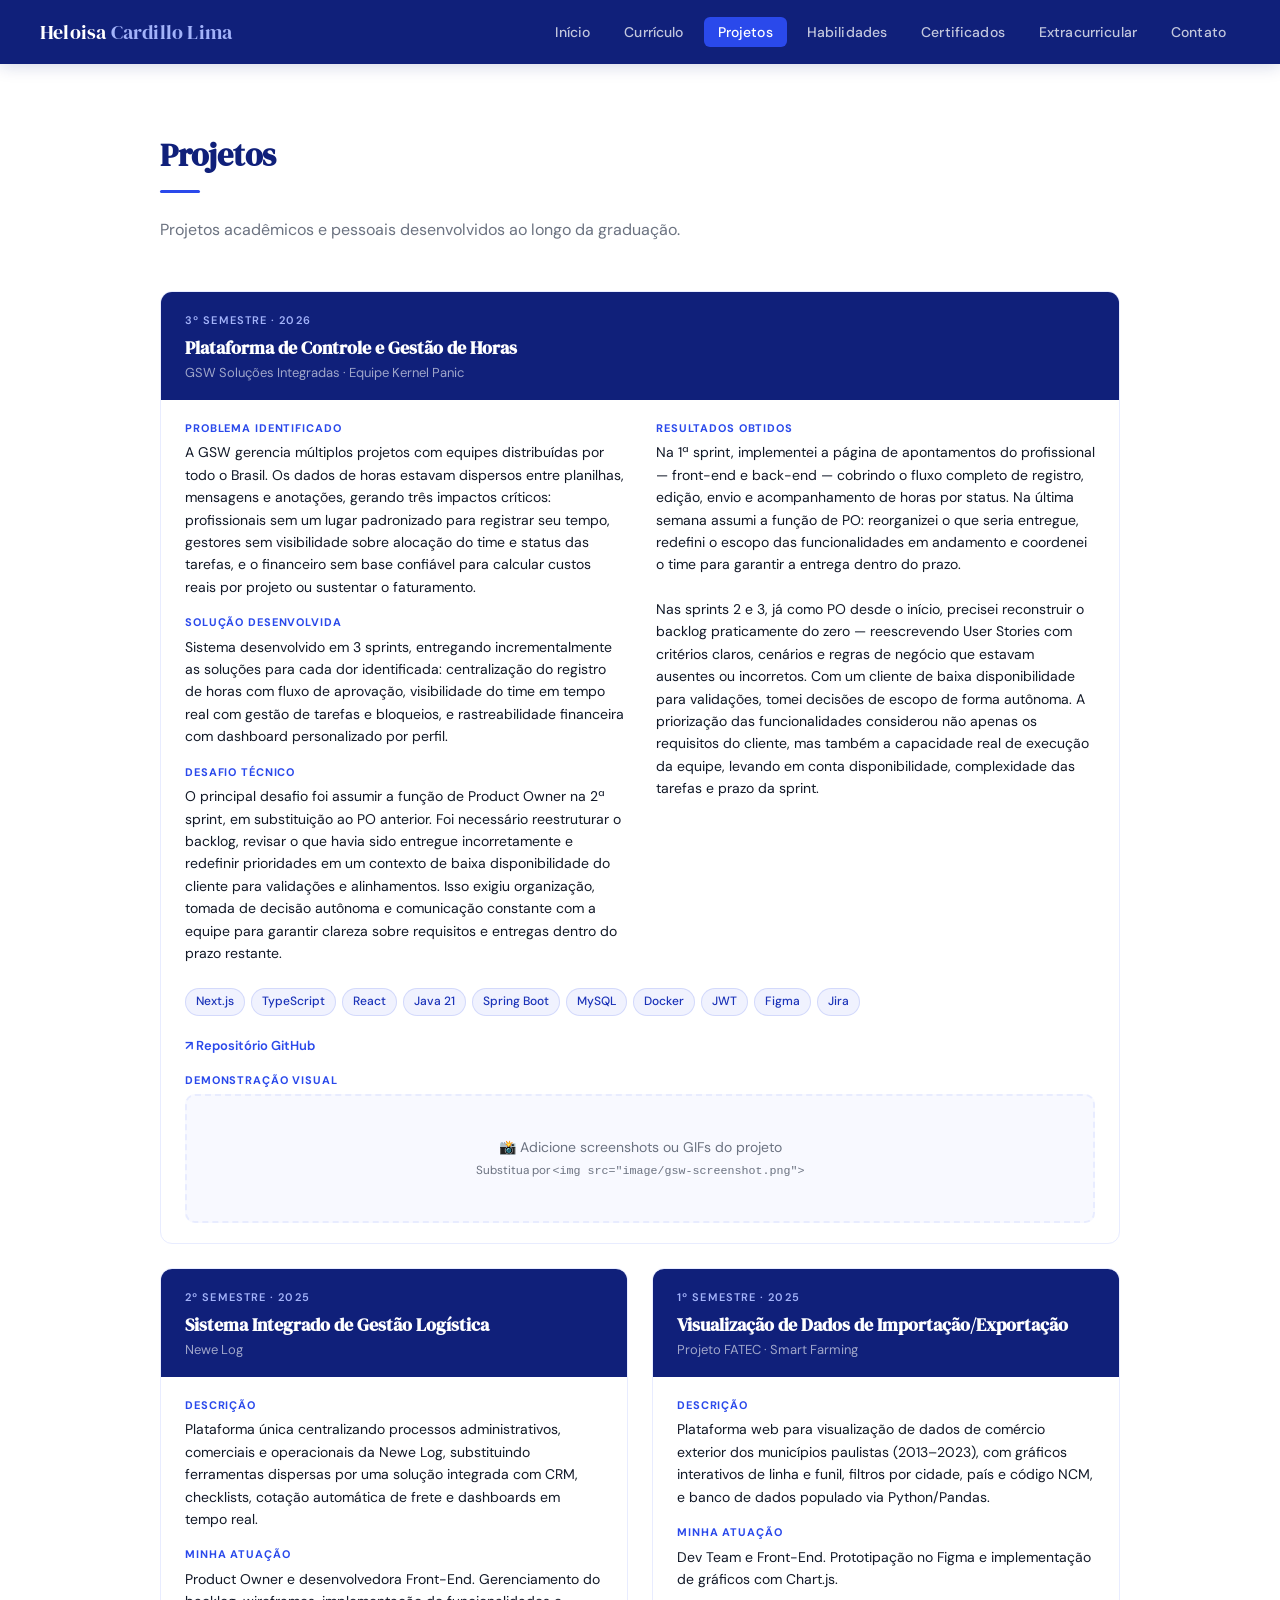
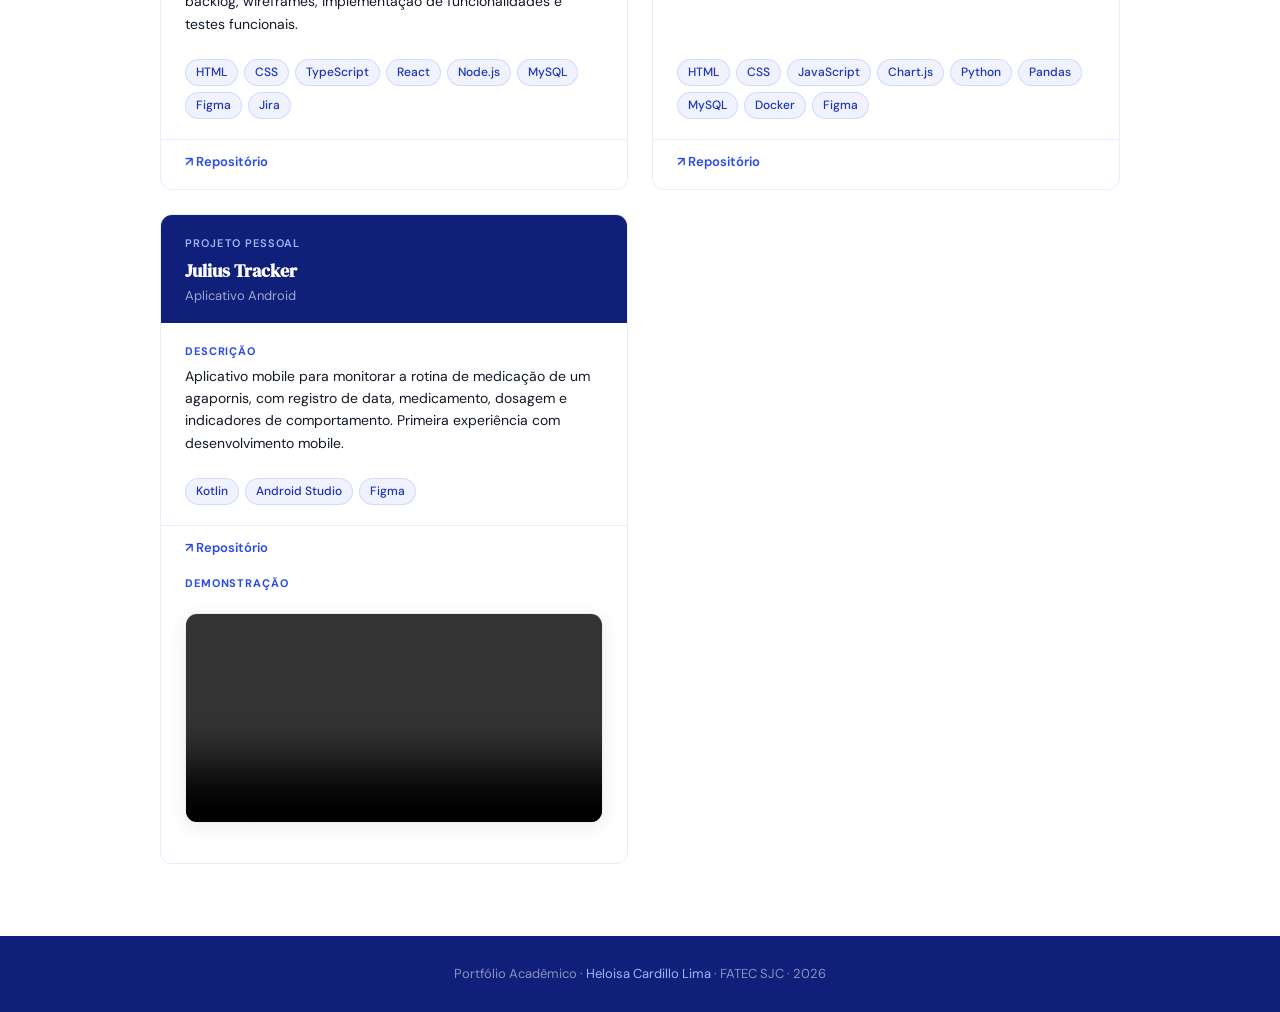
==== projetos.html @ 049303c7 "feat: portfólio acadêmico" ====
<!DOCTYPE html>
<html lang="pt-br">

<head>
    <meta charset="UTF-8">
    <meta name="viewport" content="width=device-width, initial-scale=1.0">
    <title>Projetos – Heloisa Cardillo</title>
    <meta name="description" content="Projetos – Heloisa Cardillo Lima">
    <link rel="icon" href="image/ideia.gif" type="image/gif">
    <link rel="stylesheet" href="style.css">
</head>

<body>

    <div id="navbar"></div>

    <div class="page-wrapper">

        <section id="projetos">
            <div class="container">
                <div class="section-header">
                    <h2 class="section-title">Projetos</h2>
                    <div class="divider"></div>
                    <p class="section-subtitle">Projetos acadêmicos e pessoais desenvolvidos ao longo da graduação.</p>
                </div>

                <div class="projects-grid">

                    <!-- GSW — DESTAQUE -->
                    <div class="project-card featured">
                        <div class="project-card-header">
                            <p class="project-semester">3º Semestre · 2026</p>
                            <h3>Plataforma de Controle e Gestão de Horas</h3>
                            <p class="project-client">GSW Soluções Integradas · Equipe Kernel Panic</p>
                        </div>
                        <div class="project-card-body">

                            <div class="project-field" style="grid-column: 1; grid-row: 1;">
                                <p class="project-field-label">Problema Identificado</p>
                                A GSW gerencia múltiplos projetos com equipes distribuídas por todo o Brasil. Os dados
                                de horas estavam dispersos entre planilhas, mensagens e anotações, gerando três impactos
                                críticos: profissionais sem um lugar padronizado para registrar seu tempo, gestores sem
                                visibilidade sobre alocação do time e status das tarefas, e o financeiro sem base
                                confiável para calcular custos reais por projeto ou sustentar o faturamento.
                            </div>

                            <div class="project-field" style="grid-column: 1; grid-row: 2;">
                                <p class="project-field-label">Solução Desenvolvida</p>
                                Sistema desenvolvido em 3 sprints, entregando incrementalmente as soluções para cada dor
                                identificada: centralização do registro de horas com fluxo de aprovação, visibilidade do
                                time em tempo real com gestão de tarefas e bloqueios, e rastreabilidade financeira com
                                dashboard personalizado por perfil.
                            </div>

                            <div class="project-field" style="grid-column: 1; grid-row: 3;">
                                <p class="project-field-label">Desafio Técnico</p>
                                O principal desafio foi assumir a função de Product Owner na 2ª sprint, em substituição
                                ao PO anterior. Foi necessário reestruturar o backlog, revisar o que havia sido entregue
                                incorretamente e redefinir prioridades em um contexto de baixa disponibilidade do
                                cliente para validações e alinhamentos. Isso exigiu organização, tomada de decisão
                                autônoma e comunicação constante com a equipe para garantir clareza sobre requisitos e
                                entregas dentro do prazo restante.
                            </div>

                            <div class="project-field" style="grid-column: 2; grid-row: 1 / 4;">
                                <p class="project-field-label">Resultados Obtidos</p>
                                Na 1ª sprint, implementei a página de apontamentos do profissional — front-end e
                                back-end — cobrindo o fluxo completo de registro, edição, envio e acompanhamento de
                                horas por status. Na última semana assumi a função de PO: reorganizei o que seria
                                entregue, redefini o escopo das funcionalidades em andamento e coordenei o time para
                                garantir a entrega dentro do prazo.
                                <br><br>
                                Nas sprints 2 e 3, já como PO desde o início, precisei reconstruir o backlog
                                praticamente do zero — reescrevendo User Stories com critérios claros, cenários e regras
                                de negócio que estavam ausentes ou incorretos. Com um cliente de baixa disponibilidade
                                para validações, tomei decisões de escopo de forma autônoma. A priorização das
                                funcionalidades considerou não apenas os requisitos do cliente, mas também a capacidade
                                real de execução da equipe, levando em conta disponibilidade, complexidade das tarefas e
                                prazo da sprint.
                            </div>

                            <div class="project-tags" style="grid-column: 1 / -1;">
                                <span class="tag">Next.js</span>
                                <span class="tag">TypeScript</span>
                                <span class="tag">React</span>
                                <span class="tag">Java 21</span>
                                <span class="tag">Spring Boot</span>
                                <span class="tag">MySQL</span>
                                <span class="tag">Docker</span>
                                <span class="tag">JWT</span>
                                <span class="tag">Figma</span>
                                <span class="tag">Jira</span>
                            </div>

                            <div style="grid-column: 1 / -1; padding-top: 4px;">
                                <a href="https://github.com/Kernel-Panic-FatecSjc/KernelPanic-3DSM-API" target="_blank"
                                    class="project-link">↗ Repositório GitHub</a>
                            </div>

                            <div style="grid-column: 1 / -1;">
                                <p class="project-field-label">Demonstração Visual</p>
                                <div
                                    style="background: var(--bg); border: 2px dashed var(--border); border-radius: 10px; padding: 40px; text-align: center; color: var(--muted); font-size: 14px;">
                                    📸 Adicione screenshots ou GIFs do projeto<br>
                                    <small>Substitua por <code>&lt;img src="image/gsw-screenshot.png"&gt;</code></small>
                                </div>
                            </div>

                        </div>
                    </div>

                    <!-- NEWE LOG -->
                    <div class="project-card">
                        <div class="project-card-header">
                            <p class="project-semester">2º Semestre · 2025</p>
                            <h3>Sistema Integrado de Gestão Logística</h3>
                            <p class="project-client">Newe Log</p>
                        </div>
                        <div class="project-card-body">
                            <div class="project-field">
                                <p class="project-field-label">Descrição</p>
                                Plataforma única centralizando processos administrativos, comerciais e operacionais da
                                Newe Log, substituindo ferramentas dispersas por uma solução integrada com CRM,
                                checklists, cotação automática de frete e dashboards em tempo real.
                            </div>
                            <div class="project-field">
                                <p class="project-field-label">Minha Atuação</p>
                                Product Owner e desenvolvedora Front-End. Gerenciamento do backlog, wireframes,
                                implementação de funcionalidades e testes funcionais.
                            </div>
                            <div class="project-tags">
                                <span class="tag">HTML</span>
                                <span class="tag">CSS</span>
                                <span class="tag">TypeScript</span>
                                <span class="tag">React</span>
                                <span class="tag">Node.js</span>
                                <span class="tag">MySQL</span>
                                <span class="tag">Figma</span>
                                <span class="tag">Jira</span>
                            </div>
                        </div>
                        <div class="project-card-footer">
                            <a href="https://github.com/Kernel-Panic-FatecSjc/KernelPanic-2DSM-API" target="_blank"
                                class="project-link">↗ Repositório</a>
                        </div>
                    </div>

                    <!-- 1º SEM -->
                    <div class="project-card">
                        <div class="project-card-header">
                            <p class="project-semester">1º Semestre · 2025</p>
                            <h3>Visualização de Dados de Importação/Exportação</h3>
                            <p class="project-client">Projeto FATEC · Smart Farming</p>
                        </div>
                        <div class="project-card-body">
                            <div class="project-field">
                                <p class="project-field-label">Descrição</p>
                                Plataforma web para visualização de dados de comércio exterior dos municípios paulistas
                                (2013–2023), com gráficos interativos de linha e funil, filtros por cidade, país e
                                código NCM, e banco de dados populado via Python/Pandas.
                            </div>
                            <div class="project-field">
                                <p class="project-field-label">Minha Atuação</p>
                                Dev Team e Front-End. Prototipação no Figma e implementação de gráficos com Chart.js.
                            </div>
                            <div class="project-tags">
                                <span class="tag">HTML</span>
                                <span class="tag">CSS</span>
                                <span class="tag">JavaScript</span>
                                <span class="tag">Chart.js</span>
                                <span class="tag">Python</span>
                                <span class="tag">Pandas</span>
                                <span class="tag">MySQL</span>
                                <span class="tag">Docker</span>
                                <span class="tag">Figma</span>
                            </div>
                        </div>
                        <div class="project-card-footer">
                            <a href="https://github.com/Kernel-Panic-FatecSjc/KernelPanic-1DSM-API" target="_blank"
                                class="project-link">↗ Repositório</a>
                        </div>
                    </div>

                    <!-- JULIUS -->
                    <div class="project-card">
                        <div class="project-card-header">
                            <p class="project-semester">Projeto Pessoal</p>
                            <h3>Julius Tracker</h3>
                            <p class="project-client">Aplicativo Android</p>
                        </div>
                        <div class="project-card-body">
                            <div class="project-field">
                                <p class="project-field-label">Descrição</p>
                                Aplicativo mobile para monitorar a rotina de medicação de um agapornis, com registro de
                                data, medicamento, dosagem e indicadores de comportamento. Primeira experiência com
                                desenvolvimento mobile.
                            </div>
                            <div class="project-tags">
                                <span class="tag">Kotlin</span>
                                <span class="tag">Android Studio</span>
                                <span class="tag">Figma</span>
                            </div>
                        </div>
                        <div class="project-card-footer">
                            <a href="https://github.com/heloisa-cardillo/JuliusTracker" target="_blank"
                                class="project-link">↗ Repositório</a>
                        </div>
                        <div style="padding: 0 24px 20px;">
                            <p class="project-field-label">Demonstração</p>
                            <div class="video-container">
                                <video controls>
                                    <source src="app/studio64_mvEB55NE8e.mp4" type="video/mp4">
                                    Seu navegador não suporta vídeo.
                                </video>
                            </div>
                        </div>
                    </div>

                </div>
            </div>
        </section>

    </div>

    <footer>
        <p>Portfólio Acadêmico · <span>Heloisa Cardillo Lima</span> · FATEC SJC · 2026</p>
    </footer>

    <script src="nav.js"></script>
    <script src="script.js"></script>
</body>

</html>
---- style.css ----
@import url('https://fonts.googleapis.com/css2?family=DM+Sans:ital,opsz,wght@0,9..40,300;0,9..40,400;0,9..40,500;0,9..40,600;0,9..40,700;1,9..40,400&family=DM+Serif+Display:ital@0;1&display=swap');

:root {
    --navy: #10207A;
    --blue: #1B33B8;
    --royal: #2A49EB;
    --mid: #6480F2;
    --light: #A3B3FA;
    --white: #ffffff;
    --bg: #f8f9ff;
    --surface: #ffffff;
    --border: #e8ecff;
    --text: #111827;
    --muted: #6b7280;
    --nav-h: 64px;
}

*,
*::before,
*::after {
    box-sizing: border-box;
    margin: 0;
    padding: 0;
}

html {
    scroll-behavior: smooth;
    scroll-padding-top: calc(var(--nav-h) + 16px);
}

body {
    background: var(--white);
    font-family: 'DM Sans', sans-serif;
    color: var(--text);
    line-height: 1.6;
    font-size: 16px;
}

/* NAVBAR */
.navbar {
    position: fixed;
    top: 0;
    left: 0;
    right: 0;
    height: var(--nav-h);
    background: var(--navy);
    display: flex;
    align-items: center;
    justify-content: space-between;
    padding: 0 40px;
    z-index: 1000;
    box-shadow: 0 2px 16px rgba(16, 32, 122, 0.18);
}

.navbar-brand {
    font-family: 'DM Serif Display', serif;
    font-size: 20px;
    color: var(--white);
    text-decoration: none;
    letter-spacing: 0.01em;
}

.navbar-brand span {
    color: var(--light);
}

.navbar-links {
    display: flex;
    align-items: center;
    gap: 6px;
    list-style: none;
}

.navbar-links a {
    color: rgba(255, 255, 255, 0.75);
    text-decoration: none;
    font-size: 14px;
    font-weight: 500;
    padding: 6px 14px;
    border-radius: 6px;
    transition: all 0.2s ease;
    letter-spacing: 0.01em;
}

.navbar-links a:hover {
    color: var(--white);
    background: rgba(255, 255, 255, 0.12);
}

.navbar-links a.active {
    color: var(--white);
    background: var(--royal);
}

/* MENU */
.hamburger {
    display: none;
    flex-direction: column;
    gap: 5px;
    cursor: pointer;
    padding: 4px;
    background: none;
    border: none;
}

.hamburger span {
    display: block;
    width: 24px;
    height: 2px;
    background: var(--white);
    border-radius: 2px;
    transition: all 0.3s ease;
}

.hamburger.open span:nth-child(1) {
    transform: translateY(7px) rotate(45deg);
}

.hamburger.open span:nth-child(2) {
    opacity: 0;
}

.hamburger.open span:nth-child(3) {
    transform: translateY(-7px) rotate(-45deg);
}

/* MENU mobile*/
.mobile-menu {
    display: none;
    position: fixed;
    top: var(--nav-h);
    left: 0;
    right: 0;
    background: var(--navy);
    padding: 16px 24px 24px;
    z-index: 999;
    border-top: 1px solid rgba(255, 255, 255, 0.1);
}

.mobile-menu.open {
    display: block;
}

.mobile-menu a {
    display: block;
    color: rgba(255, 255, 255, 0.8);
    text-decoration: none;
    font-size: 15px;
    font-weight: 500;
    padding: 12px 0;
    border-bottom: 1px solid rgba(255, 255, 255, 0.08);
    transition: color 0.2s;
}

.mobile-menu a:last-child {
    border-bottom: none;
}

.mobile-menu a:hover {
    color: var(--white);
}

/* LAYOUT */
.page-wrapper {
    margin-top: var(--nav-h);
}

.container {
    max-width: 1024px;
    margin: 0 auto;
    padding: 0 32px;
}

section {
    padding: 72px 0;
}

section:nth-child(even) {
    background: var(--bg);
}

/* SEÇÕES */
.section-label {
    font-size: 12px;
    font-weight: 600;
    letter-spacing: 0.12em;
    text-transform: uppercase;
    color: var(--royal);
    margin-bottom: 10px;
}

.section-title {
    font-family: 'DM Serif Display', serif;
    font-size: 32px;
    color: var(--navy);
    margin-bottom: 8px;
    line-height: 1.2;
}

.section-subtitle {
    font-size: 16px;
    color: var(--muted);
    max-width: 560px;
}

.section-header {
    margin-bottom: 48px;
}

.divider {
    width: 40px;
    height: 3px;
    background: var(--royal);
    border-radius: 2px;
    margin: 16px 0 24px;
}

/* INTRODUÇÃO */
#inicio {
    background: var(--white);
    padding: 80px 0 72px;
}

.intro-inner {
    display: flex;
    align-items: center;
    gap: 64px;
}

.intro-photo {
    flex-shrink: 0;
    width: 180px;
    height: 180px;
    border-radius: 50%;
    overflow: hidden;
    border: 4px solid var(--light);
    box-shadow: 0 0 0 8px rgba(100, 128, 242, 0.12);
}

.intro-photo img {
    width: 100%;
    height: 100%;
    object-fit: cover;
}

.intro-content {
    flex: 1;
}

.intro-tag {
    display: inline-block;
    font-size: 12px;
    font-weight: 600;
    letter-spacing: 0.1em;
    text-transform: uppercase;
    color: var(--royal);
    background: rgba(42, 73, 235, 0.08);
    padding: 4px 12px;
    border-radius: 20px;
    margin-bottom: 16px;
}

.intro-name {
    font-family: 'DM Serif Display', serif;
    font-size: 42px;
    color: var(--navy);
    line-height: 1.1;
    margin-bottom: 8px;
}

.intro-title {
    font-size: 18px;
    color: var(--blue);
    font-weight: 500;
    margin-bottom: 20px;
}

.intro-bio {
    font-size: 15px;
    color: var(--muted);
    line-height: 1.7;
    max-width: 520px;
    margin-bottom: 28px;
}

.intro-links {
    display: flex;
    gap: 12px;
    flex-wrap: wrap;
    align-items: center;
}

.btn-primary {
    display: inline-flex;
    align-items: center;
    gap: 8px;
    background: var(--royal);
    color: var(--white);
    text-decoration: none;
    font-size: 14px;
    font-weight: 600;
    padding: 10px 20px;
    border-radius: 8px;
    transition: all 0.2s ease;
    border: none;
    cursor: pointer;
}

.btn-primary:hover {
    background: var(--blue);
    transform: translateY(-1px);
    box-shadow: 0 4px 16px rgba(42, 73, 235, 0.3);
}

.btn-outline {
    display: inline-flex;
    align-items: center;
    gap: 8px;
    background: transparent;
    color: var(--royal);
    text-decoration: none;
    font-size: 14px;
    font-weight: 600;
    padding: 10px 20px;
    border-radius: 8px;
    border: 1.5px solid var(--royal);
    transition: all 0.2s ease;
}

.btn-outline:hover {
    background: rgba(42, 73, 235, 0.06);
    transform: translateY(-1px);
}

.icon-link {
    display: inline-flex;
    align-items: center;
    justify-content: center;
    width: 38px;
    height: 38px;
    border-radius: 8px;
    border: 1.5px solid var(--border);
    color: var(--muted);
    text-decoration: none;
    transition: all 0.2s ease;
}

.icon-link:hover {
    border-color: var(--royal);
    color: var(--royal);
    background: rgba(42, 73, 235, 0.05);
}

.icon-link img {
    width: 20px;
    height: 20px;
    object-fit: contain;
}

.intro-block {
    margin-bottom: 20px;
}

.intro-block-label {
    font-size: 11px;
    font-weight: 700;
    letter-spacing: 0.1em;
    text-transform: uppercase;
    color: var(--royal);
    margin-bottom: 8px;
}

.intro-block-text {
    font-size: 15px;
    color: var(--muted);
    line-height: 1.7;
    max-width: 520px;
}

.intro-tags {
    display: flex;
    flex-wrap: wrap;
    gap: 8px;
}

/* CURRÍCULO */
.timeline {
    position: relative;
    padding-left: 24px;
}

.timeline::before {
    content: '';
    position: absolute;
    left: 0;
    top: 8px;
    bottom: 8px;
    width: 2px;
    background: var(--border);
}

.timeline-group {
    margin-bottom: 40px;
}

.timeline-group-title {
    font-size: 13px;
    font-weight: 600;
    letter-spacing: 0.1em;
    text-transform: uppercase;
    color: var(--mid);
    margin-bottom: 16px;
    margin-left: -24px;
    padding-left: 24px;
    position: relative;
}

.timeline-item {
    position: relative;
    margin-bottom: 20px;
    padding-left: 20px;
}

.timeline-item::before {
    content: '';
    position: absolute;
    left: -28px;
    top: 8px;
    width: 10px;
    height: 10px;
    border-radius: 50%;
    background: var(--royal);
    border: 2px solid var(--white);
    box-shadow: 0 0 0 2px var(--royal);
}

.timeline-date {
    font-size: 12px;
    font-weight: 600;
    color: var(--mid);
    text-transform: uppercase;
    letter-spacing: 0.05em;
    margin-bottom: 4px;
}

.timeline-title {
    font-size: 16px;
    font-weight: 600;
    color: var(--navy);
    margin-bottom: 2px;
}

.timeline-org {
    font-size: 14px;
    color: var(--muted);
}

/* PROJETOS */
.projects-grid {
    display: grid;
    grid-template-columns: 1fr 1fr;
    gap: 24px;
}

.project-card {
    background: var(--surface);
    border: 1.5px solid var(--border);
    border-radius: 12px;
    overflow: hidden;
    transition: all 0.25s ease;
    display: flex;
    flex-direction: column;
}

.project-card:hover {
    border-color: var(--mid);
    box-shadow: 0 8px 32px rgba(42, 73, 235, 0.1);
    transform: translateY(-2px);
}

.project-card-header {
    background: var(--navy);
    padding: 20px 24px 16px;
}

.project-semester {
    font-size: 11px;
    font-weight: 600;
    letter-spacing: 0.1em;
    text-transform: uppercase;
    color: var(--light);
    margin-bottom: 6px;
}

.project-card-header h3 {
    font-family: 'DM Serif Display', serif;
    font-size: 18px;
    color: var(--white);
    line-height: 1.3;
}

.project-client {
    font-size: 13px;
    color: rgba(255, 255, 255, 0.6);
    margin-top: 4px;
}

.project-card-body {
    padding: 20px 24px;
    flex: 1;
    display: flex;
    flex-direction: column;
    gap: 16px;
}

.project-field {
    font-size: 14px;
    color: var(--text);
    line-height: 1.6;
}

.project-field-label {
    font-size: 11px;
    font-weight: 700;
    letter-spacing: 0.08em;
    text-transform: uppercase;
    color: var(--royal);
    margin-bottom: 4px;
}

.project-tags {
    display: flex;
    flex-wrap: wrap;
    gap: 6px;
    margin-top: auto;
    padding-top: 8px;
}

.tag {
    font-size: 12px;
    font-weight: 500;
    color: var(--blue);
    background: rgba(42, 73, 235, 0.07);
    border: 1px solid rgba(42, 73, 235, 0.15);
    padding: 3px 10px;
    border-radius: 20px;
}

.project-card-footer {
    padding: 12px 24px 16px;
    border-top: 1px solid var(--border);
    display: flex;
    gap: 12px;
}

.project-link {
    font-size: 13px;
    font-weight: 600;
    color: var(--royal);
    text-decoration: none;
    display: flex;
    align-items: center;
    gap: 4px;
    transition: color 0.2s;
}

.project-link:hover {
    color: var(--blue);
}

/* PROJETO destaque */
.project-card.featured {
    grid-column: 1 / -1;
}

.project-card.featured .project-card-body {
    display: grid;
    grid-template-columns: 1fr 1fr;
    gap: 16px 32px;
}

.project-card.featured .project-tags {
    grid-column: 1 / -1;
}

/* EXPERIÊNCIAS*/
.exp-list {
    display: flex;
    flex-direction: column;
    gap: 20px;
}

.exp-item {
    background: var(--surface);
    border: 1.5px solid var(--border);
    border-radius: 12px;
    padding: 24px;
    transition: all 0.2s ease;
    border-left: 4px solid var(--royal);
}

.exp-item:hover {
    box-shadow: 0 4px 20px rgba(42, 73, 235, 0.08);
    transform: translateX(2px);
}

.exp-header {
    display: flex;
    justify-content: space-between;
    align-items: flex-start;
    margin-bottom: 12px;
    gap: 16px;
}

.exp-title {
    font-size: 16px;
    font-weight: 600;
    color: var(--navy);
    margin-bottom: 4px;
}

.exp-org {
    font-size: 14px;
    color: var(--blue);
    font-weight: 500;
}

.exp-date {
    font-size: 12px;
    color: var(--muted);
    font-weight: 500;
    white-space: nowrap;
    background: var(--bg);
    padding: 4px 10px;
    border-radius: 20px;
}

.exp-desc {
    font-size: 14px;
    color: var(--muted);
    line-height: 1.7;
}

.exp-desc ul {
    list-style: none;
    padding: 0;
}

.exp-desc ul li {
    padding: 2px 0 2px 16px;
    position: relative;
}

.exp-desc ul li::before {
    content: '–';
    position: absolute;
    left: 0;
    color: var(--mid);
}

/* SKILLS*/
.skills-section {
    display: grid;
    grid-template-columns: 1fr 1fr;
    gap: 32px;
}

.skills-group h3 {
    font-size: 14px;
    font-weight: 700;
    letter-spacing: 0.08em;
    text-transform: uppercase;
    color: var(--navy);
    margin-bottom: 16px;
    padding-bottom: 8px;
    border-bottom: 2px solid var(--border);
}

.skills-container {
    display: flex;
    flex-wrap: wrap;
    gap: 8px;
}

.skill-item {
    font-size: 13px;
    font-weight: 500;
    color: var(--blue);
    background: rgba(42, 73, 235, 0.07);
    border: 1px solid rgba(42, 73, 235, 0.15);
    padding: 5px 14px;
    border-radius: 20px;
    transition: all 0.2s ease;
}

.skill-item:hover {
    background: var(--royal);
    color: var(--white);
    border-color: var(--royal);
    transform: translateY(-1px);
}

/* IDIOMAS */
.idioma-item {
    margin-bottom: 16px;
}

.idioma-label {
    display: flex;
    justify-content: space-between;
    font-size: 14px;
    font-weight: 500;
    color: var(--text);
    margin-bottom: 6px;
}

.idioma-level {
    color: var(--muted);
    font-weight: 400;
}

.progress-container {
    background: var(--border);
    height: 6px;
    border-radius: 3px;
    overflow: hidden;
}

.progress-bar {
    background: var(--royal);
    height: 100%;
    border-radius: 3px;
    transition: width 1s ease-in-out;
}

/* CURSOS e certificados */
.courses-grid {
    display: grid;
    grid-template-columns: repeat(auto-fill, minmax(280px, 1fr));
    gap: 16px;
}

.course-item {
    background: var(--surface);
    border: 1.5px solid var(--border);
    border-radius: 10px;
    padding: 16px 20px;
    transition: all 0.2s ease;
    display: flex;
    align-items: flex-start;
    gap: 14px;
    text-decoration: none;
    color: inherit;
}

.course-item:hover {
    border-color: var(--mid);
    box-shadow: 0 4px 16px rgba(42, 73, 235, 0.08);
    transform: translateY(-2px);
}

.course-icon {
    width: 36px;
    height: 36px;
    flex-shrink: 0;
    background: rgba(42, 73, 235, 0.08);
    border-radius: 8px;
    display: flex;
    align-items: center;
    justify-content: center;
}

.course-icon img {
    width: 18px;
    height: 18px;
    object-fit: contain;
}

.course-info h4 {
    font-size: 14px;
    font-weight: 600;
    color: var(--navy);
    line-height: 1.4;
    margin-bottom: 2px;
}

.course-info span {
    font-size: 12px;
    color: var(--muted);
}

/* extra */
.events-list {
    display: flex;
    flex-direction: column;
    gap: 16px;
}

.event-item {
    background: var(--surface);
    border: 1.5px solid var(--border);
    border-radius: 10px;
    padding: 20px 24px;
    transition: all 0.2s ease;
}

.event-item:hover {
    border-color: var(--mid);
    box-shadow: 0 4px 16px rgba(42, 73, 235, 0.08);
}

.event-title {
    font-size: 15px;
    font-weight: 600;
    color: var(--navy);
    margin-bottom: 4px;
}

.event-meta {
    font-size: 13px;
    color: var(--muted);
    margin-bottom: 8px;
}

.event-desc {
    font-size: 14px;
    color: var(--text);
    line-height: 1.6;
}

/* TCC */
.works-list {
    display: flex;
    flex-direction: column;
    gap: 16px;
}

.work-item {
    background: var(--surface);
    border: 1.5px solid var(--border);
    border-radius: 10px;
    padding: 20px 24px;
    transition: all 0.2s ease;
}

.work-item:hover {
    border-color: var(--mid);
    box-shadow: 0 4px 16px rgba(42, 73, 235, 0.08);
}

.work-title {
    font-size: 15px;
    font-weight: 600;
    color: var(--navy);
    margin-bottom: 6px;
}

.work-title a {
    color: inherit;
    text-decoration: none;
    display: flex;
    align-items: center;
    gap: 8px;
}

.work-title a:hover {
    color: var(--royal);
}

.work-desc {
    font-size: 14px;
    color: var(--muted);
    line-height: 1.6;
}

.pdf-icon {
    width: 16px;
    height: 16px;
    object-fit: contain;
    flex-shrink: 0;
}

/* CONTATO*/
.contact-grid {
    display: grid;
    grid-template-columns: repeat(auto-fill, minmax(200px, 1fr));
    gap: 16px;
}

.contact-card {
    display: flex;
    align-items: center;
    gap: 14px;
    background: var(--surface);
    border: 1.5px solid var(--border);
    border-radius: 10px;
    padding: 18px 20px;
    text-decoration: none;
    color: var(--text);
    transition: all 0.2s ease;
}

.contact-card:hover {
    border-color: var(--royal);
    box-shadow: 0 4px 16px rgba(42, 73, 235, 0.1);
    transform: translateY(-2px);
}

.contact-card-icon {
    width: 40px;
    height: 40px;
    border-radius: 8px;
    background: rgba(42, 73, 235, 0.08);
    display: flex;
    align-items: center;
    justify-content: center;
    flex-shrink: 0;
}

.contact-card-icon img {
    width: 22px;
    height: 22px;
    object-fit: contain;
}

.contact-card-info small {
    display: block;
    font-size: 11px;
    text-transform: uppercase;
    letter-spacing: 0.08em;
    font-weight: 600;
    color: var(--muted);
    margin-bottom: 2px;
}

.contact-card-info span {
    font-size: 14px;
    font-weight: 500;
    color: var(--navy);
}

/* VIDEO app */
.video-container {
    margin: 20px 0;
    border-radius: 12px;
    overflow: hidden;
    border: 1.5px solid var(--border);
    box-shadow: 0 4px 20px rgba(0, 0, 0, 0.08);
    transition: box-shadow 0.3s ease;
    max-width: 600px;
}

.video-container:hover {
    box-shadow: 0 8px 32px rgba(42, 73, 235, 0.15);
}

.video-container video {
    display: block;
    width: 100%;
    height: auto;
}

/* footer */
footer {
    background: var(--navy);
    padding: 28px 32px;
    text-align: center;
}

footer p {
    color: rgba(255, 255, 255, 0.5);
    font-size: 13px;
}

footer span {
    color: var(--light);
}

/* RESPONSIVIDADE */
@media (max-width: 768px) {
    .navbar {
        padding: 0 20px;
    }

    .navbar-links {
        display: none;
    }

    .hamburger {
        display: flex;
    }

    .container {
        padding: 0 20px;
    }

    section {
        padding: 48px 0;
    }

    .intro-inner {
        flex-direction: column;
        text-align: center;
        gap: 28px;
    }

    .intro-links {
        justify-content: center;
    }

    .intro-name {
        font-size: 32px;
    }

    .projects-grid {
        grid-template-columns: 1fr;
    }

    .project-card.featured .project-card-body {
        grid-template-columns: 1fr;
    }

    .skills-section {
        grid-template-columns: 1fr;
    }

    .section-title {
        font-size: 26px;
    }

    .courses-grid {
        grid-template-columns: 1fr;
    }

    .contact-grid {
        grid-template-columns: 1fr 1fr;
    }
}

@media (max-width: 480px) {
    .contact-grid {
        grid-template-columns: 1fr;
    }

    .intro-photo {
        width: 140px;
        height: 140px;
    }
}

/* ALTERAÇÕES pontuais */
.contact-card-info span {
    word-break: break-word;
}

#formacao, #experiencias, #tcc {
    padding: 20px 0;
}
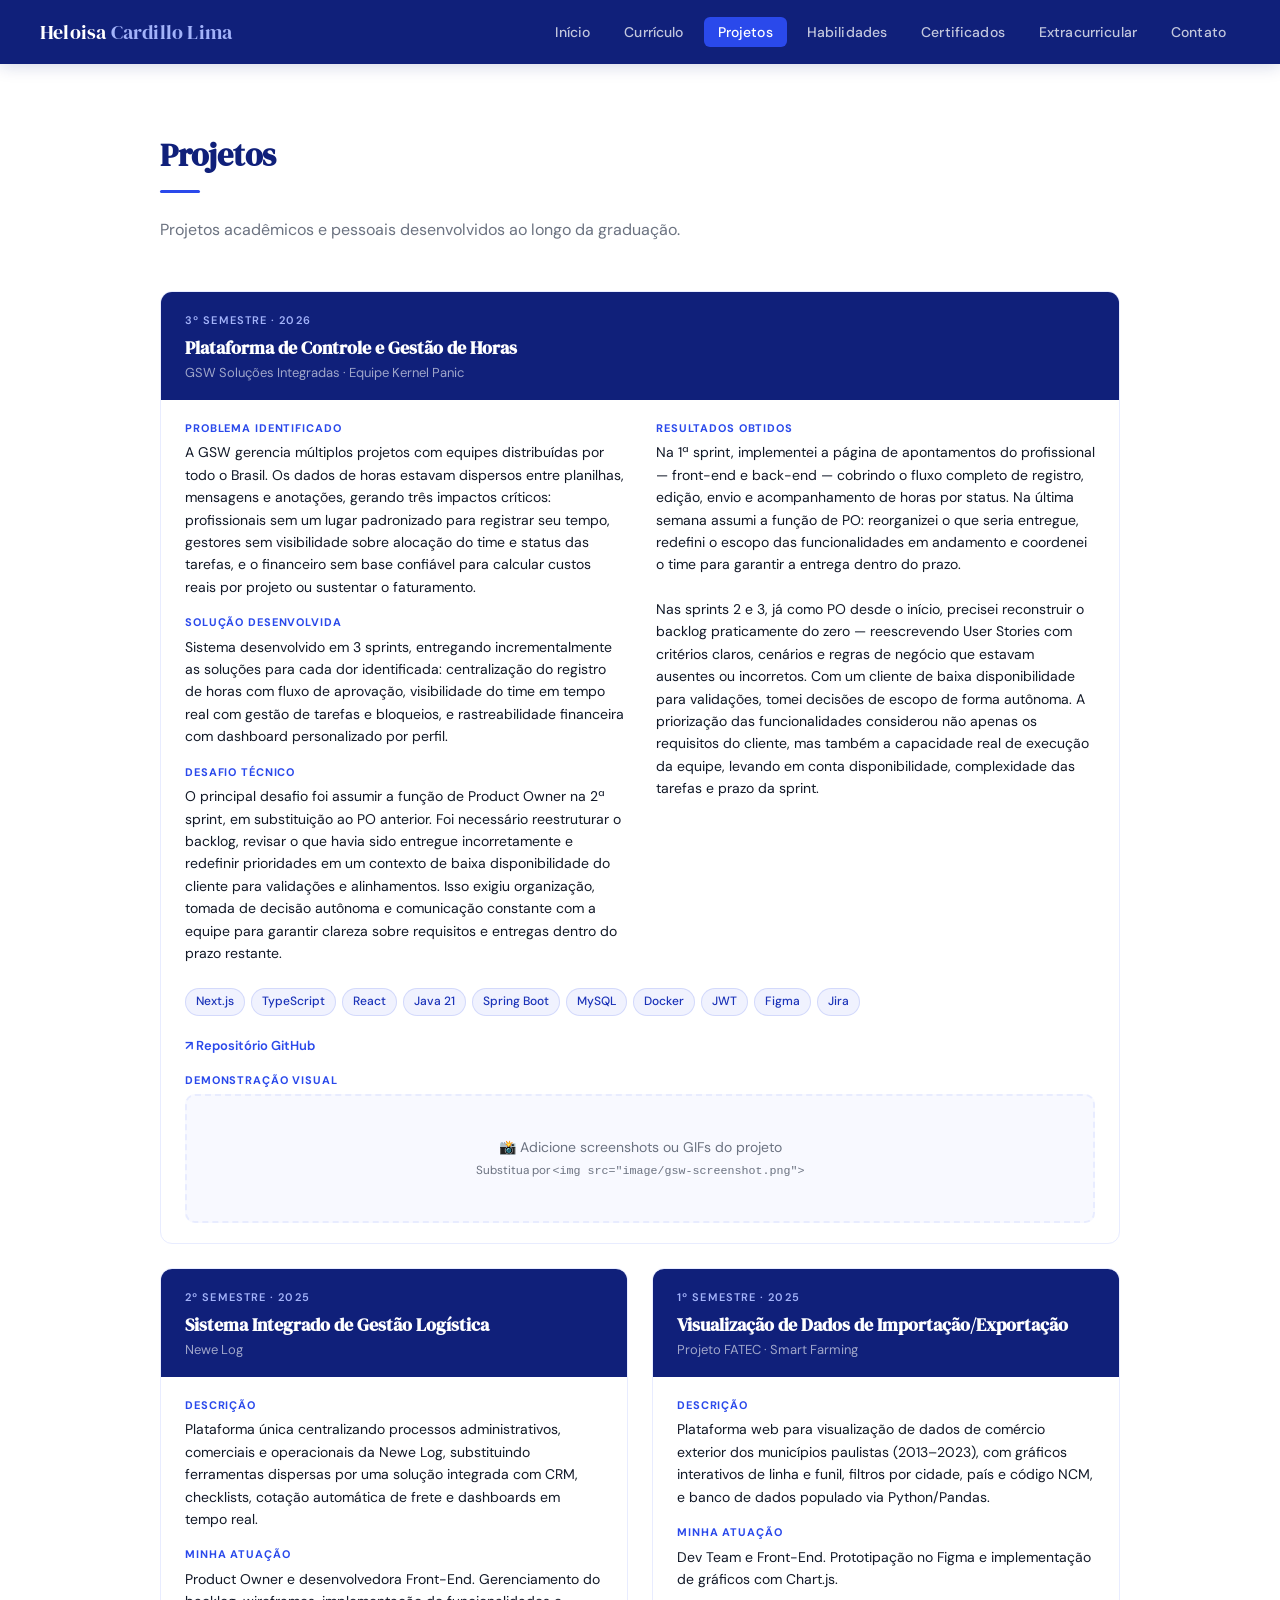
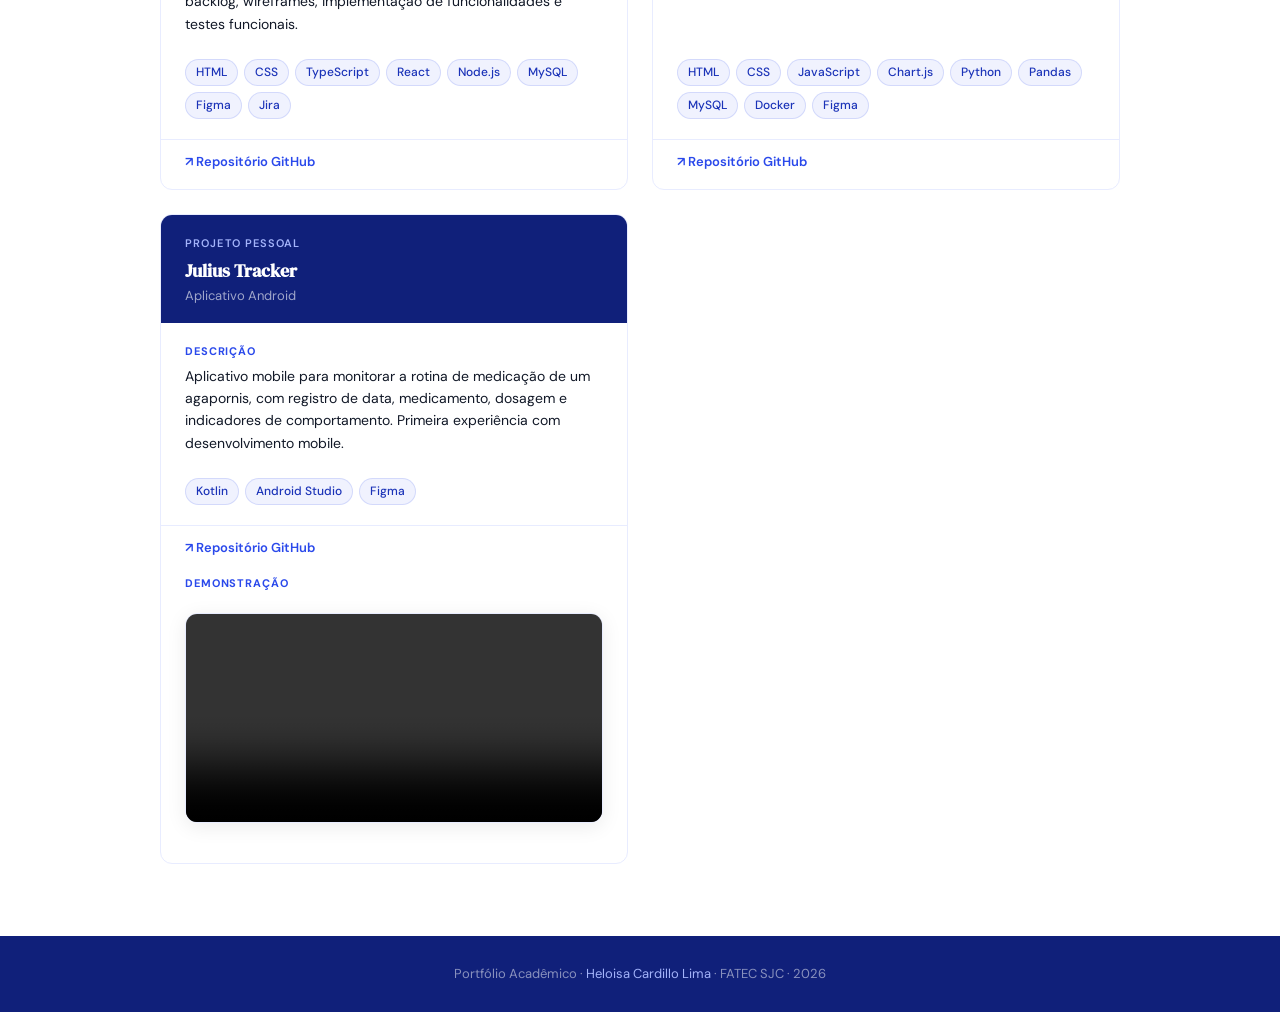
==== commit 665cbd96: "docs: pequenas alterações" ====
--- a/projetos.html
+++ b/projetos.html
@@ -141,7 +141,7 @@
                         </div>
                         <div class="project-card-footer">
                             <a href="https://github.com/Kernel-Panic-FatecSjc/KernelPanic-2DSM-API" target="_blank"
-                                class="project-link">↗ Repositório</a>
+                                class="project-link">↗ Repositório GitHub</a>
                         </div>
                     </div>
 
@@ -177,7 +177,7 @@
                         </div>
                         <div class="project-card-footer">
                             <a href="https://github.com/Kernel-Panic-FatecSjc/KernelPanic-1DSM-API" target="_blank"
-                                class="project-link">↗ Repositório</a>
+                                class="project-link">↗ Repositório GitHub</a>
                         </div>
                     </div>
 
@@ -203,7 +203,7 @@
                         </div>
                         <div class="project-card-footer">
                             <a href="https://github.com/heloisa-cardillo/JuliusTracker" target="_blank"
-                                class="project-link">↗ Repositório</a>
+                                class="project-link">↗ Repositório GitHub</a>
                         </div>
                         <div style="padding: 0 24px 20px;">
                             <p class="project-field-label">Demonstração</p>
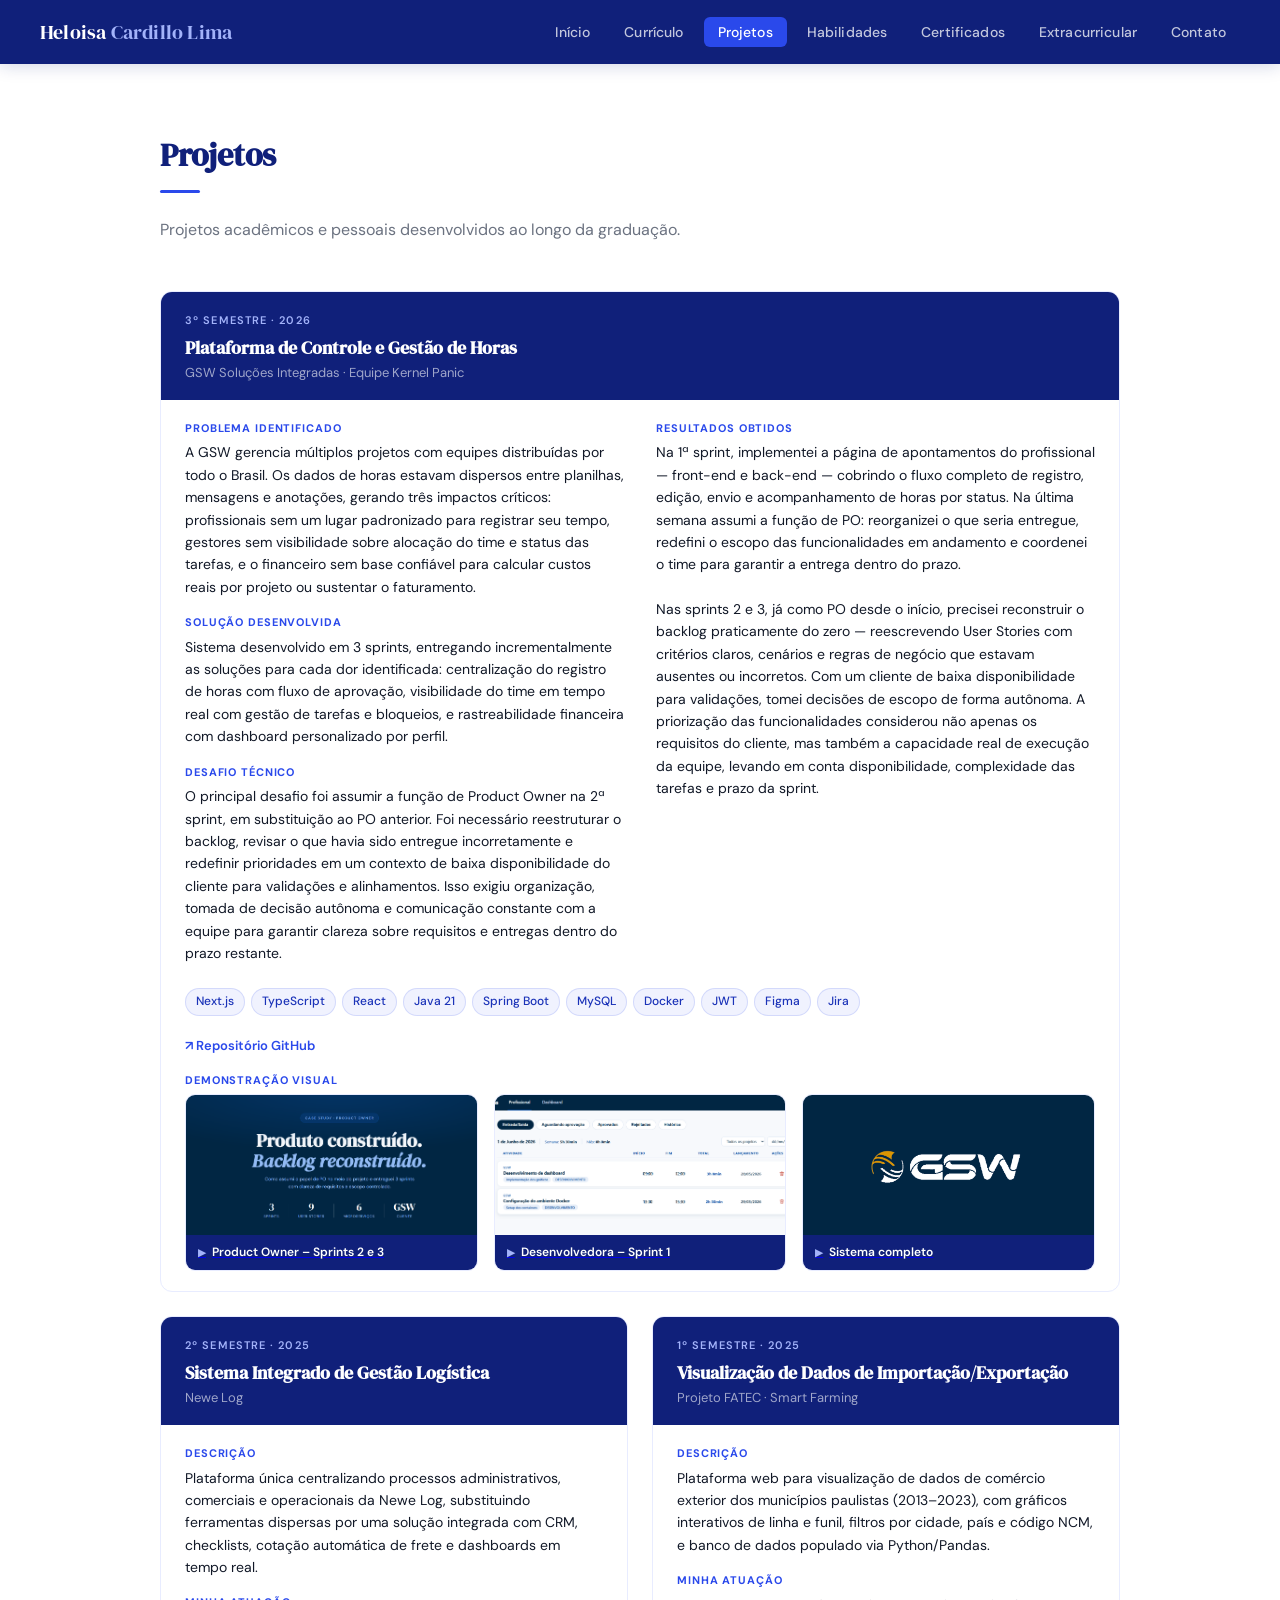
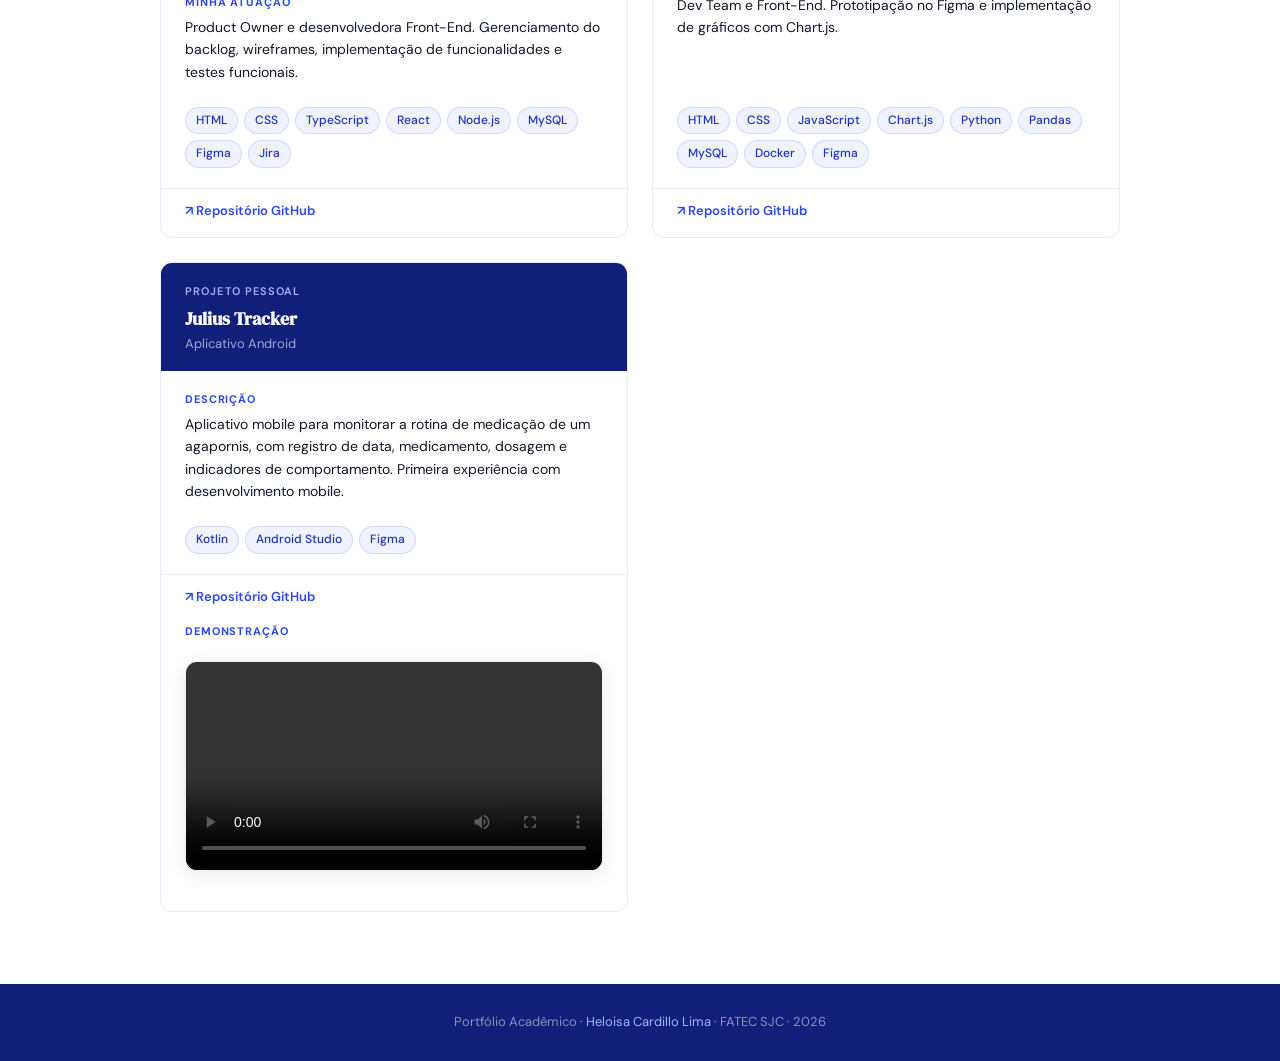
==== commit b20be28b: "finalização" ====
--- a/projetos.html
+++ b/projetos.html
@@ -99,10 +99,23 @@
 
                             <div style="grid-column: 1 / -1;">
                                 <p class="project-field-label">Demonstração Visual</p>
-                                <div
-                                    style="background: var(--bg); border: 2px dashed var(--border); border-radius: 10px; padding: 40px; text-align: center; color: var(--muted); font-size: 14px;">
-                                    📸 Adicione screenshots ou GIFs do projeto<br>
-                                    <small>Substitua por <code>&lt;img src="image/gsw-screenshot.png"&gt;</code></small>
+                                <div class="video-thumbs">
+
+                                    <a href="#lightbox-po" class="video-thumb">
+                                        <img src="image/imagemPo.png" alt="Case Study – Product Owner">
+                                        <div class="video-thumb-label">Product Owner – Sprints 2 e 3</div>
+                                    </a>
+
+                                    <a href="#lightbox-dev" class="video-thumb">
+                                        <img src="image/imagemSprintUm.png" alt="Dev – Sprint 1">
+                                        <div class="video-thumb-label">Desenvolvedora – Sprint 1</div>
+                                    </a>
+
+                                    <a href="#lightbox-sistema" class="video-thumb">
+                                        <img src="image/sistemaFoto.png" alt="Sistema completo">
+                                        <div class="video-thumb-label">Sistema completo</div>
+                                    </a>
+
                                 </div>
                             </div>
 
@@ -222,6 +235,42 @@
 
     </div>
 
+    <!-- LIGHTBOX PO -->
+    <div id="lightbox-po" class="lightbox">
+        <a href="#" class="lightbox-backdrop"></a>
+        <div class="lightbox-inner">
+            <a href="#" class="lightbox-close">✕</a>
+            <video controls>
+                <source src="image/po.mp4" type="video/mp4">
+                Seu navegador não suporta vídeo.
+            </video>
+        </div>
+    </div>
+
+    <!-- LIGHTBOX DEV -->
+    <div id="lightbox-dev" class="lightbox">
+        <a href="#" class="lightbox-backdrop"></a>
+        <div class="lightbox-inner">
+            <a href="#" class="lightbox-close">✕</a>
+            <video controls>
+                <source src="image/dev.mp4" type="video/mp4">
+                Seu navegador não suporta vídeo.
+            </video>
+        </div>
+    </div>
+
+    <!-- LIGHTBOX SISTEMA -->
+    <div id="lightbox-sistema" class="lightbox">
+        <a href="#" class="lightbox-backdrop"></a>
+        <div class="lightbox-inner">
+            <a href="#" class="lightbox-close">✕</a>
+            <video controls>
+                <source src="image/sistemaVideo.mp4" type="video/mp4">
+                Seu navegador não suporta vídeo.
+            </video>
+        </div>
+    </div>
+
     <footer>
         <p>Portfólio Acadêmico · <span>Heloisa Cardillo Lima</span> · FATEC SJC · 2026</p>
     </footer>
--- a/style.css
+++ b/style.css
@@ -1055,4 +1055,102 @@
 
 #formacao, #experiencias, #tcc {
     padding: 20px 0;
+}
+
+/* LIGHTBOX */
+.video-thumbs {
+    display: flex;
+    gap: 16px;
+    flex-wrap: wrap;
+}
+
+.video-thumb {
+    position: relative;
+    cursor: pointer;
+    border-radius: 10px;
+    overflow: hidden;
+    border: 1.5px solid var(--border);
+    flex: 1;
+    min-width: 200px;
+    transition: all 0.2s ease;
+}
+
+.video-thumb:hover {
+    border-color: var(--mid);
+    box-shadow: 0 4px 16px rgba(42, 73, 235, 0.15);
+    transform: translateY(-2px);
+}
+
+.video-thumb img {
+    width: 100%;
+    height: 140px;
+    object-fit: cover;
+    display: block;
+}
+
+.video-thumb-label {
+    background: var(--navy);
+    color: var(--white);
+    font-size: 12px;
+    font-weight: 600;
+    padding: 8px 12px;
+    display: flex;
+    align-items: center;
+    gap: 6px;
+}
+
+.video-thumb-label::before {
+    content: '▶';
+    color: var(--light);
+    font-size: 10px;
+}
+
+/* LIGHTBOX OVERLAY */
+.lightbox {
+    display: none;
+    position: fixed;
+    inset: 0;
+    background: rgba(0, 0, 0, 0.85);
+    z-index: 2000;
+    align-items: center;
+    justify-content: center;
+}
+
+.lightbox:target {
+    display: flex;
+}
+
+.lightbox-inner {
+    position: relative;
+    width: 90%;
+    max-width: 900px;
+}
+
+.lightbox-inner video {
+    width: 100%;
+    border-radius: 10px;
+    display: block;
+}
+
+.lightbox-close {
+    position: absolute;
+    top: -40px;
+    right: 0;
+    color: var(--white);
+    text-decoration: none;
+    font-size: 28px;
+    font-weight: 300;
+    line-height: 1;
+    opacity: 0.8;
+    transition: opacity 0.2s;
+}
+
+.lightbox-close:hover {
+    opacity: 1;
+}
+
+.lightbox-backdrop {
+    position: absolute;
+    inset: 0;
+    z-index: -1;
 }
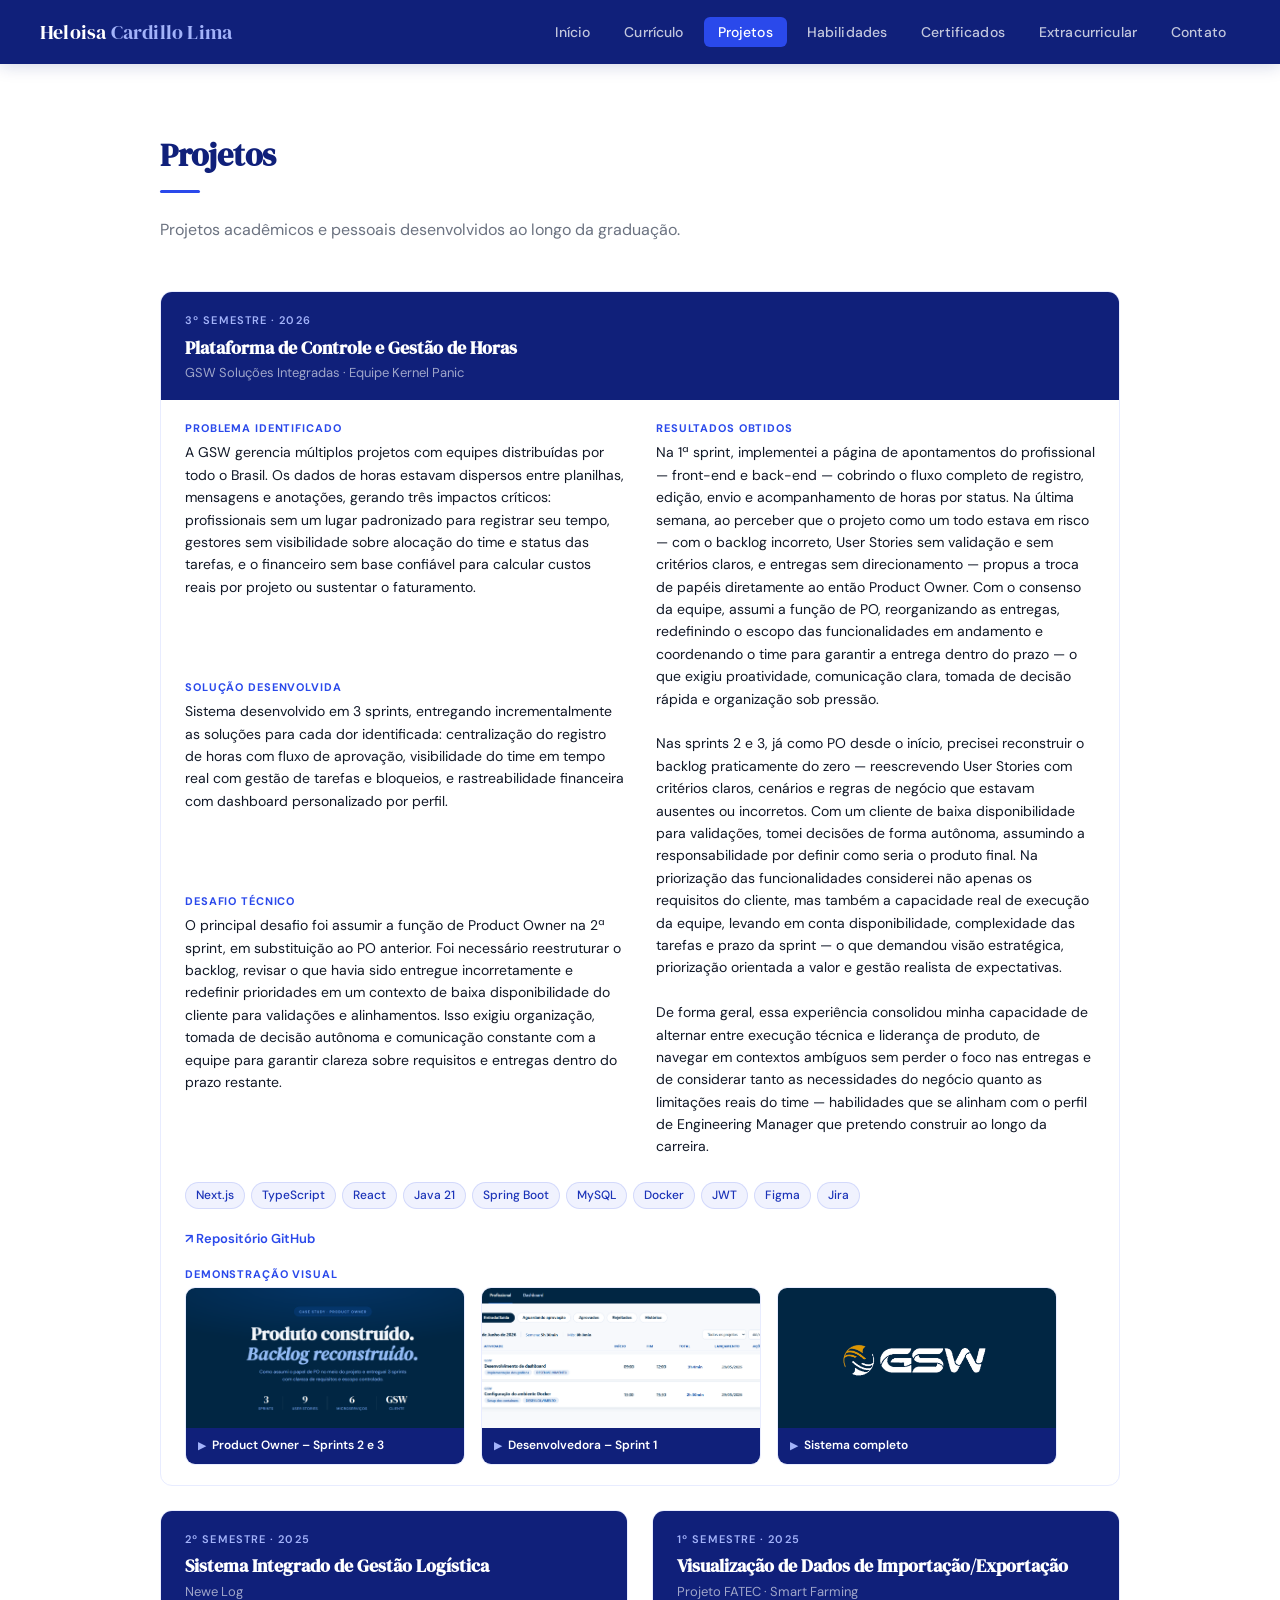
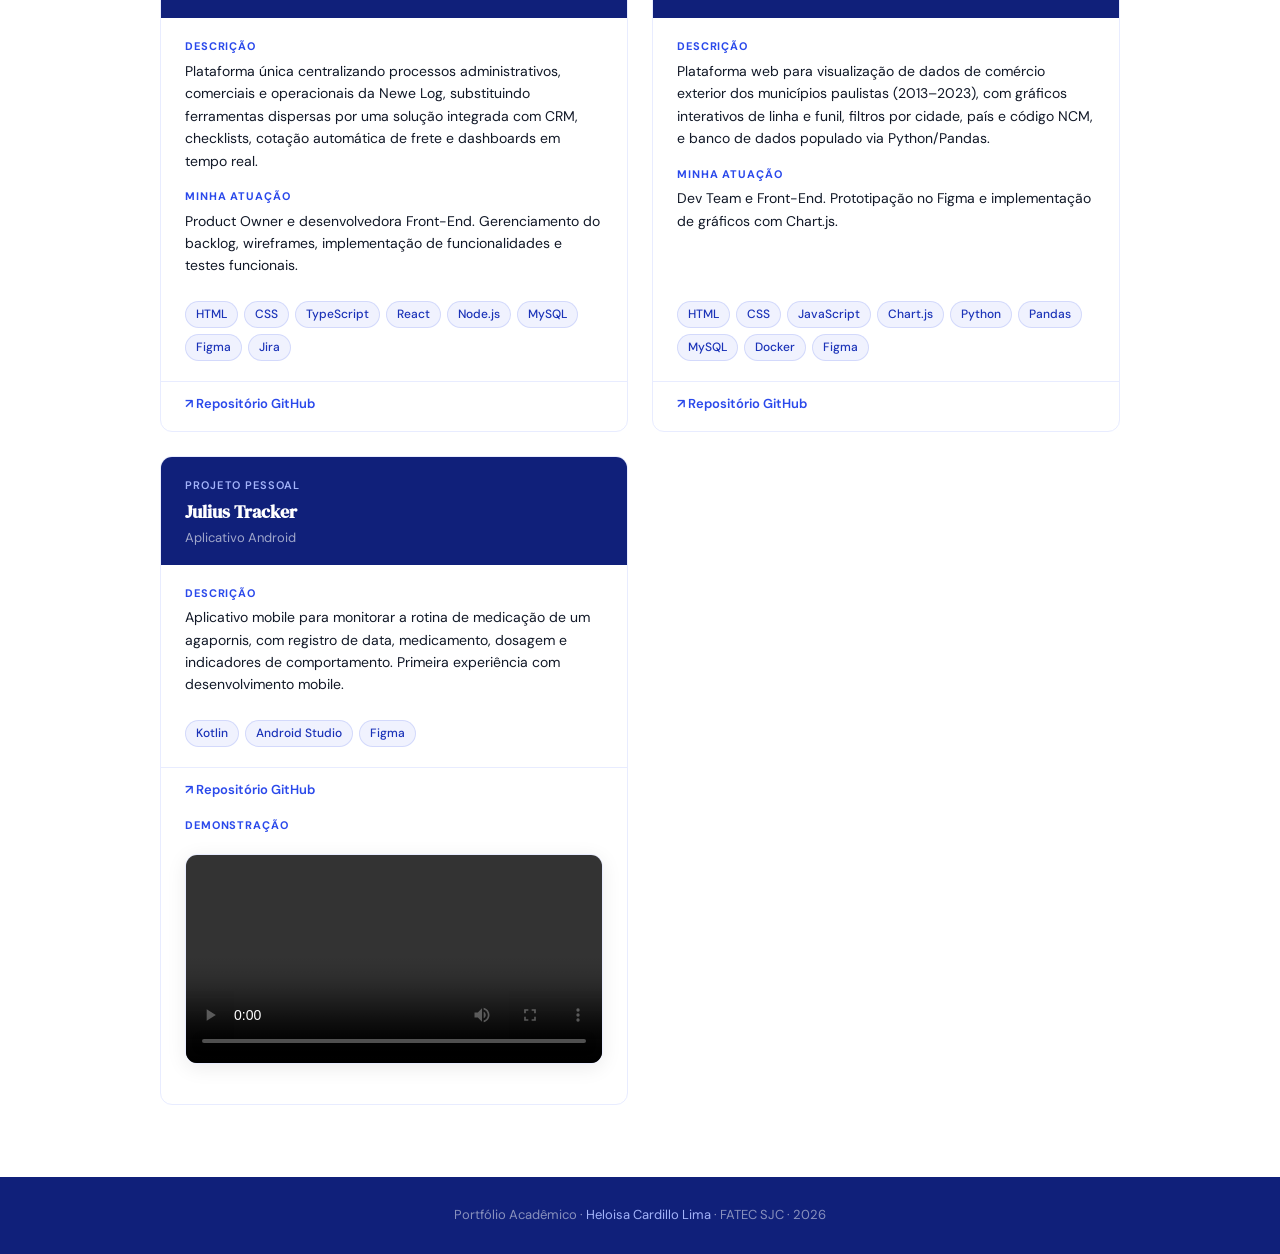
==== commit fcd78089: "acrescenta soft skills" ====
--- a/projetos.html
+++ b/projetos.html
@@ -66,17 +66,29 @@
                                 <p class="project-field-label">Resultados Obtidos</p>
                                 Na 1ª sprint, implementei a página de apontamentos do profissional — front-end e
                                 back-end — cobrindo o fluxo completo de registro, edição, envio e acompanhamento de
-                                horas por status. Na última semana assumi a função de PO: reorganizei o que seria
-                                entregue, redefini o escopo das funcionalidades em andamento e coordenei o time para
-                                garantir a entrega dentro do prazo.
+                                horas por status. Na última semana, ao perceber que o projeto como um todo estava em
+                                risco — com o backlog incorreto, User Stories sem validação e sem critérios claros, e
+                                entregas sem direcionamento — propus a troca de papéis diretamente ao então Product
+                                Owner. Com o consenso da equipe, assumi a função de PO, reorganizando as entregas,
+                                redefinindo o escopo das funcionalidades em andamento e coordenando o time para
+                                garantir a entrega dentro do prazo — o que exigiu proatividade, comunicação clara,
+                                tomada de decisão rápida e organização sob pressão.
                                 <br><br>
                                 Nas sprints 2 e 3, já como PO desde o início, precisei reconstruir o backlog
-                                praticamente do zero — reescrevendo User Stories com critérios claros, cenários e regras
-                                de negócio que estavam ausentes ou incorretos. Com um cliente de baixa disponibilidade
-                                para validações, tomei decisões de escopo de forma autônoma. A priorização das
-                                funcionalidades considerou não apenas os requisitos do cliente, mas também a capacidade
-                                real de execução da equipe, levando em conta disponibilidade, complexidade das tarefas e
-                                prazo da sprint.
+                                praticamente do zero — reescrevendo User Stories com critérios claros, cenários e
+                                regras de negócio que estavam ausentes ou incorretos. Com um cliente de baixa
+                                disponibilidade para validações, tomei decisões de forma autônoma, assumindo a
+                                responsabilidade por definir como seria o produto final. Na priorização das
+                                funcionalidades considerei não apenas os requisitos do cliente, mas também a
+                                capacidade real de execução da equipe, levando em conta disponibilidade, complexidade
+                                das tarefas e prazo da sprint — o que demandou visão estratégica, priorização
+                                orientada a valor e gestão realista de expectativas.
+                                <br><br>
+                                De forma geral, essa experiência consolidou minha capacidade de alternar entre execução
+                                técnica e liderança de produto, de navegar em contextos ambíguos sem perder o foco
+                                nas entregas e de considerar tanto as necessidades do negócio quanto as limitações
+                                reais do time — habilidades que se alinham com o perfil de Engineering
+                                Manager que pretendo construir ao longo da carreira.
                             </div>
 
                             <div class="project-tags" style="grid-column: 1 / -1;">
--- a/style.css
+++ b/style.css
@@ -1070,9 +1070,10 @@
     border-radius: 10px;
     overflow: hidden;
     border: 1.5px solid var(--border);
-    flex: 1;
-    min-width: 200px;
+    width: 280px;
+    flex-shrink: 0;
     transition: all 0.2s ease;
+    text-decoration: none;
 }
 
 .video-thumb:hover {
@@ -1153,4 +1154,4 @@
     position: absolute;
     inset: 0;
     z-index: -1;
-}+}
